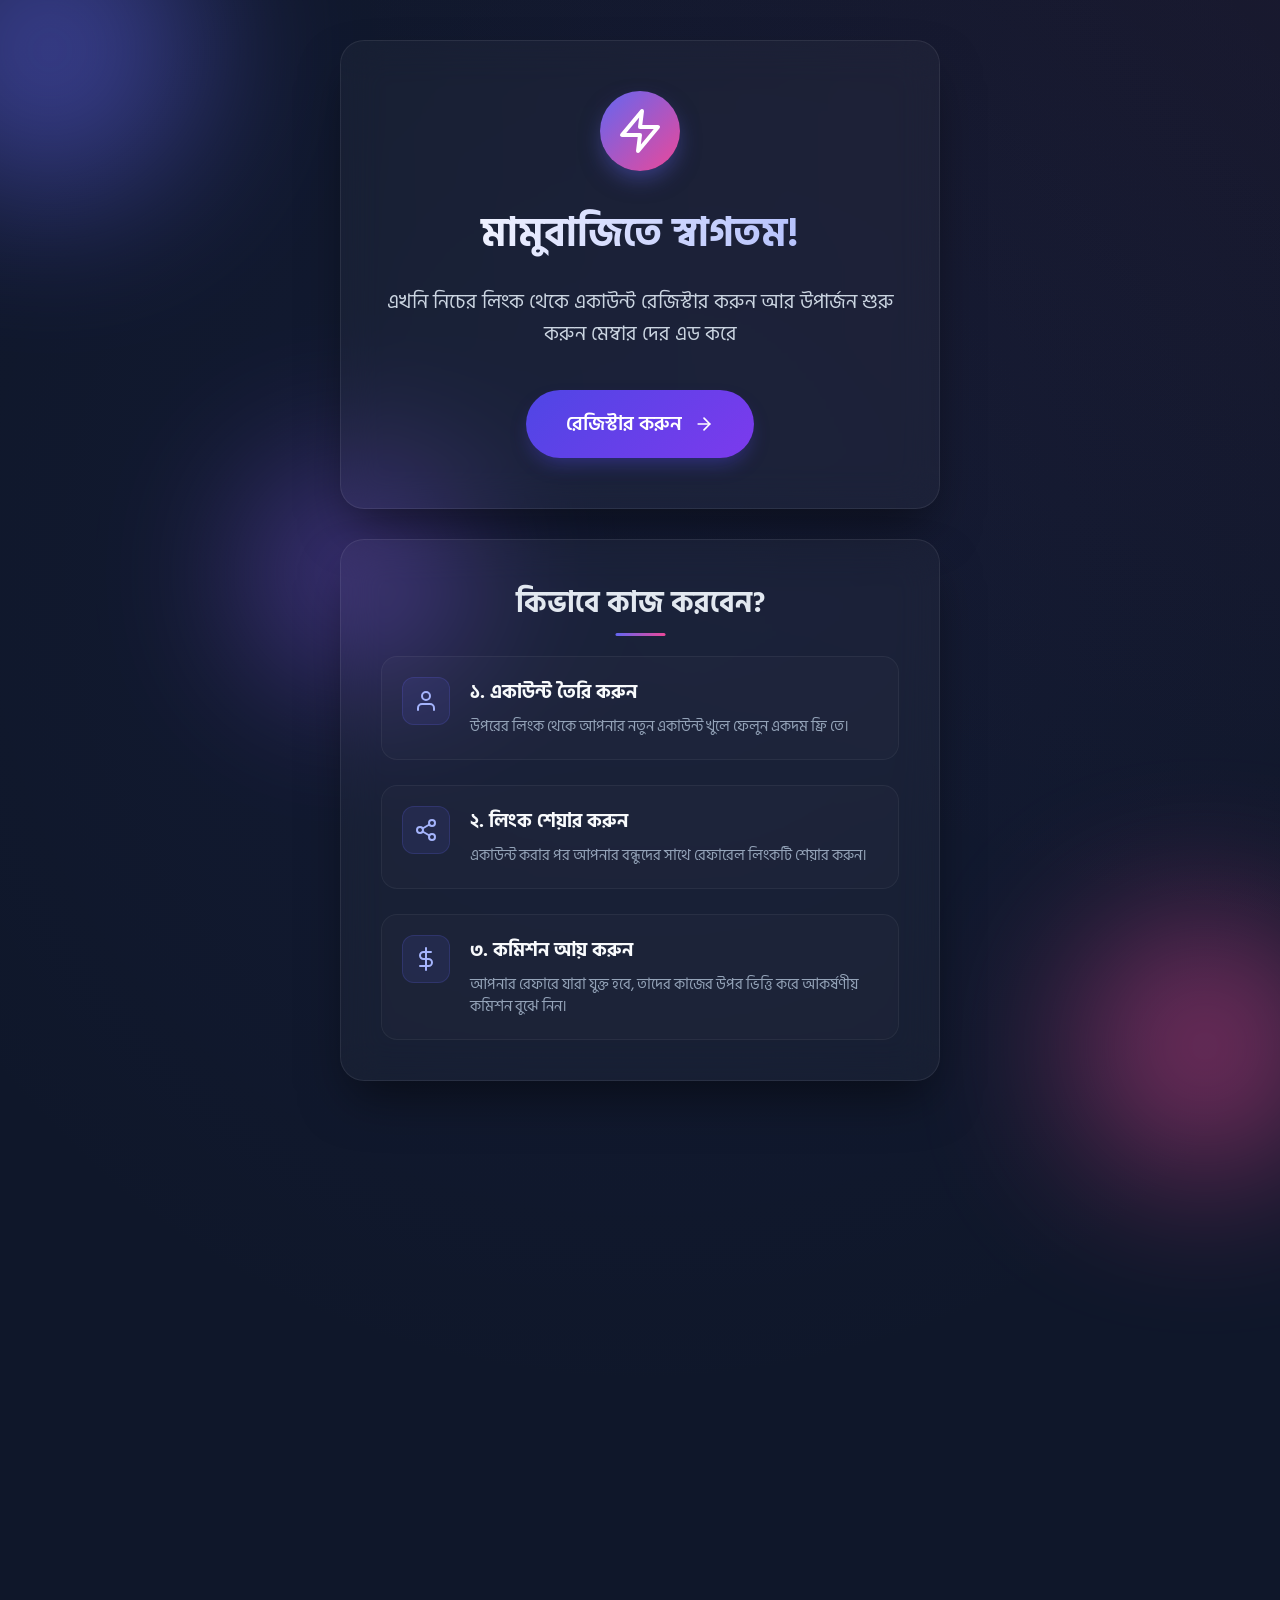
==== mbj/index.html @ 3ffb4995 "Add files via upload" ====
<!DOCTYPE html>
<html lang="bn">
<head>
    <meta charset="UTF-8">
    <meta name="viewport" content="width=device-width, initial-scale=1.0">
    <title>একাউন্ট রেজিস্টার করুন</title>
    <meta name="description" content="এখনি নিচের লিংক থেকে একাউন্ট রেজিস্টার করুন আর উপার্জন শুরু করুন মেম্বার দের এড করে">
    <link href="https://fonts.googleapis.com/css2?family=Hind+Siliguri:wght@400;600;700&display=swap" rel="stylesheet">
    <link rel="stylesheet" href="style.css">
</head>
<body>
    <!-- Animated background elements -->
    <div class="background-animation"></div>
    <div class="blob blob-1"></div>
    <div class="blob blob-2"></div>
    <div class="blob blob-3"></div>

    <div class="container">
        <!-- Main Hero Card -->
        <div class="glass-card hero-card">
            <div class="icon-container">
                <svg xmlns="http://www.w3.org/2000/svg" width="48" height="48" viewBox="0 0 24 24" fill="none" stroke="currentColor" stroke-width="2" stroke-linecap="round" stroke-linejoin="round" class="feather feather-zap"><polygon points="13 2 3 14 12 14 11 22 21 10 12 10 13 2"></polygon></svg>
            </div>
            <h1>মামুবাজিতে স্বাগতম!</h1>
            <p class="description">এখনি নিচের লিংক থেকে একাউন্ট রেজিস্টার করুন আর উপার্জন শুরু করুন মেম্বার দের এড করে</p>
            <a href="https://aff.mamubaji.co/bn-bd/register?aff=a6bbd0b226" target="_blank" class="register-btn pulse-anim">
                <span>রেজিস্টার করুন</span>
                <svg xmlns="http://www.w3.org/2000/svg" width="20" height="20" viewBox="0 0 24 24" fill="none" stroke="currentColor" stroke-width="2" stroke-linecap="round" stroke-linejoin="round" class="feather feather-arrow-right"><line x1="5" y1="12" x2="19" y2="12"></line><polyline points="12 5 19 12 12 19"></polyline></svg>
            </a>
        </div>

        <!-- Description Section -->
        <div class="glass-card details-card">
            <h2>কিভাবে কাজ করবেন?</h2>
            <div class="steps-container">
                <div class="step-item step-1">
                    <div class="step-icon">
                        <svg xmlns="http://www.w3.org/2000/svg" width="24" height="24" viewBox="0 0 24 24" fill="none" stroke="currentColor" stroke-width="2" stroke-linecap="round" stroke-linejoin="round"><path d="M20 21v-2a4 4 0 0 0-4-4H8a4 4 0 0 0-4 4v2"></path><circle cx="12" cy="7" r="4"></circle></svg>
                    </div>
                    <div class="step-content">
                        <h3>১. একাউন্ট তৈরি করুন</h3>
                        <p>উপরের লিংক থেকে আপনার নতুন একাউন্ট খুলে ফেলুন একদম ফ্রি তে।</p>
                    </div>
                </div>
                
                <div class="step-item step-2">
                    <div class="step-icon">
                        <svg xmlns="http://www.w3.org/2000/svg" width="24" height="24" viewBox="0 0 24 24" fill="none" stroke="currentColor" stroke-width="2" stroke-linecap="round" stroke-linejoin="round"><circle cx="18" cy="5" r="3"></circle><circle cx="6" cy="12" r="3"></circle><circle cx="18" cy="19" r="3"></circle><line x1="8.59" y1="13.51" x2="15.42" y2="17.49"></line><line x1="15.41" y1="6.51" x2="8.59" y2="10.49"></line></svg>
                    </div>
                    <div class="step-content">
                        <h3>২. লিংক শেয়ার করুন</h3>
                        <p>একাউন্ট করার পর আপনার বন্ধুদের সাথে রেফারেল লিংকটি শেয়ার করুন।</p>
                    </div>
                </div>

                <div class="step-item step-3">
                    <div class="step-icon">
                        <svg xmlns="http://www.w3.org/2000/svg" width="24" height="24" viewBox="0 0 24 24" fill="none" stroke="currentColor" stroke-width="2" stroke-linecap="round" stroke-linejoin="round"><line x1="12" y1="1" x2="12" y2="23"></line><path d="M17 5H9.5a3.5 3.5 0 0 0 0 7h5a3.5 3.5 0 0 1 0 7H6"></path></svg>
                    </div>
                    <div class="step-content">
                        <h3>৩. কমিশন আয় করুন</h3>
                        <p>আপনার রেফারে যারা যুক্ত হবে, তাদের কাজের উপর ভিত্তি করে আকর্ষণীয় কমিশন বুঝে নিন।</p>
                    </div>
                </div>
            </div>
        </div>
    </div>
    
    <script src="script.js"></script>
</body>
</html>
---- mbj/style.css ----
* {
    margin: 0;
    padding: 0;
    box-sizing: border-box;
    font-family: 'Hind Siliguri', sans-serif;
}

body {
    min-height: 100vh;
    display: flex;
    justify-content: center;
    align-items: center;
    background: #0f172a;
    overflow-x: hidden;
    position: relative;
    color: #ffffff;
    perspective: 1000px;
    padding: 40px 20px;
}

/* Background floating blobs */
.blob {
    position: fixed;
    filter: blur(80px);
    z-index: 0;
    border-radius: 50%;
    animation: float 10s ease-in-out infinite;
    opacity: 0.5;
}

.blob-1 {
    width: 300px;
    height: 300px;
    background: #6366f1;
    top: -100px;
    left: -100px;
    animation-delay: 0s;
}

.blob-2 {
    width: 250px;
    height: 250px;
    background: #ec4899;
    bottom: -50px;
    right: -50px;
    animation-delay: -3s;
}

.blob-3 {
    width: 200px;
    height: 200px;
    background: #8b5cf6;
    bottom: 40%;
    left: 20%;
    animation-delay: -6s;
}

@keyframes float {
    0%, 100% { transform: translate(0, 0) scale(1); }
    33% { transform: translate(30px, -50px) scale(1.1); }
    66% { transform: translate(-20px, 20px) scale(0.9); }
}

.background-animation {
    position: fixed;
    top: -50%;
    left: -50%;
    width: 200%;
    height: 200%;
    background: radial-gradient(circle at center, rgba(99, 102, 241, 0.05) 0%, rgba(15, 23, 42, 0) 50%),
                radial-gradient(circle at 80% 20%, rgba(236, 72, 153, 0.05) 0%, rgba(15, 23, 42, 0) 40%);
    animation: rotate 30s linear infinite;
    z-index: 1;
}

@keyframes rotate {
    0% { transform: rotate(0deg); }
    100% { transform: rotate(360deg); }
}

.container {
    position: relative;
    z-index: 2;
    width: 100%;
    max-width: 600px;
    display: flex;
    flex-direction: column;
    gap: 30px;
}

.glass-card {
    background: rgba(255, 255, 255, 0.03);
    backdrop-filter: blur(20px);
    -webkit-backdrop-filter: blur(20px);
    border: 1px solid rgba(255, 255, 255, 0.08);
    border-radius: 24px;
    box-shadow: 0 25px 50px -12px rgba(0, 0, 0, 0.5);
    opacity: 0;
    transition: transform 0.1s ease-out;
}

/* Hero Card Animations */
.hero-card {
    padding: 50px 40px;
    text-align: center;
    animation: slideDown 0.8s cubic-bezier(0.16, 1, 0.3, 1) forwards;
}

@keyframes slideDown {
    from {
        transform: translateY(-40px);
        opacity: 0;
    }
    to {
        transform: translateY(0);
        opacity: 1;
    }
}

.icon-container {
    width: 80px;
    height: 80px;
    margin: 0 auto 30px;
    background: linear-gradient(135deg, #6366f1 0%, #ec4899 100%);
    border-radius: 50%;
    display: flex;
    justify-content: center;
    align-items: center;
    box-shadow: 0 10px 25px -5px rgba(99, 102, 241, 0.5);
    animation: iconBounce 2s infinite ease-in-out;
}

@keyframes iconBounce {
    0%, 100% { transform: translateY(0); }
    50% { transform: translateY(-10px); box-shadow: 0 20px 25px -5px rgba(99, 102, 241, 0.4); }
}

.icon-container svg {
    color: white;
}

h1 {
    font-size: 2.5rem;
    font-weight: 700;
    margin-bottom: 20px;
    background: linear-gradient(to right, #ffffff, #a5b4fc);
    -webkit-background-clip: text;
    -webkit-text-fill-color: transparent;
}

.description {
    font-size: 1.25rem;
    line-height: 1.6;
    color: #cbd5e1;
    margin-bottom: 40px;
}

.register-btn {
    display: inline-flex;
    align-items: center;
    justify-content: center;
    gap: 12px;
    background: linear-gradient(135deg, #4f46e5 0%, #7c3aed 100%);
    color: white;
    text-decoration: none;
    padding: 18px 40px;
    border-radius: 9999px;
    font-size: 1.25rem;
    font-weight: 600;
    transition: all 0.3s ease;
    box-shadow: 0 10px 20px -5px rgba(79, 70, 229, 0.4);
    position: relative;
    overflow: hidden;
}

.register-btn.pulse-anim {
    animation: buttonPulse 2s infinite;
}

@keyframes buttonPulse {
    0% { box-shadow: 0 0 0 0 rgba(79, 70, 229, 0.7); }
    70% { box-shadow: 0 0 0 15px rgba(79, 70, 229, 0); }
    100% { box-shadow: 0 0 0 0 rgba(79, 70, 229, 0); }
}

.register-btn::before {
    content: '';
    position: absolute;
    top: 0;
    left: -100%;
    width: 100%;
    height: 100%;
    background: linear-gradient(90deg, transparent, rgba(255,255,255,0.2), transparent);
    transition: all 0.5s ease;
}

.register-btn:hover {
    transform: translateY(-3px) scale(1.02);
    box-shadow: 0 15px 30px -5px rgba(79, 70, 229, 0.6);
    animation: none; /* stop pulsing on hover */
}

.register-btn:hover::before {
    left: 100%;
}

.register-btn svg {
    transition: transform 0.3s ease;
}

.register-btn:hover svg {
    transform: translateX(6px);
}

/* Details Card Animations */
.details-card {
    padding: 40px;
    animation: slideUp 0.8s cubic-bezier(0.16, 1, 0.3, 1) forwards;
    animation-delay: 0.3s;
}

@keyframes slideUp {
    from {
        transform: translateY(40px);
        opacity: 0;
    }
    to {
        transform: translateY(0);
        opacity: 1;
    }
}

.details-card h2 {
    font-size: 1.8rem;
    margin-bottom: 30px;
    text-align: center;
    color: #e2e8f0;
    position: relative;
    display: inline-block;
    left: 50%;
    transform: translateX(-50%);
}

.details-card h2::after {
    content: '';
    position: absolute;
    bottom: -10px;
    left: 50%;
    transform: translateX(-50%);
    width: 50px;
    height: 3px;
    background: linear-gradient(90deg, #6366f1, #ec4899);
    border-radius: 3px;
}

.steps-container {
    display: flex;
    flex-direction: column;
    gap: 25px;
}

.step-item {
    display: flex;
    align-items: flex-start;
    gap: 20px;
    background: rgba(255, 255, 255, 0.02);
    padding: 20px;
    border-radius: 16px;
    border: 1px solid rgba(255, 255, 255, 0.05);
    transition: all 0.3s ease;
    opacity: 0;
    transform: translateX(-20px);
    animation: fadeRight 0.5s forwards;
}

@keyframes fadeRight {
    to {
        opacity: 1;
        transform: translateX(0);
    }
}

.step-1 { animation-delay: 0.6s; }
.step-2 { animation-delay: 0.8s; }
.step-3 { animation-delay: 1.0s; }

.step-item:hover {
    background: rgba(255, 255, 255, 0.05);
    transform: translateX(5px) !important;
    border-color: rgba(99, 102, 241, 0.3);
}

.step-icon {
    width: 48px;
    height: 48px;
    min-width: 48px;
    background: rgba(99, 102, 241, 0.1);
    border: 1px solid rgba(99, 102, 241, 0.2);
    border-radius: 12px;
    display: flex;
    justify-content: center;
    align-items: center;
    color: #a5b4fc;
    transition: all 0.3s ease;
}

.step-item:hover .step-icon {
    background: #6366f1;
    color: white;
    transform: scale(1.1) rotate(5deg);
}

.step-content h3 {
    font-size: 1.2rem;
    color: #f8fafc;
    margin-bottom: 8px;
}

.step-content p {
    color: #94a3b8;
    line-height: 1.5;
    font-size: 0.95rem;
}

@media (max-width: 600px) {
    h1 { font-size: 2rem; }
    .description { font-size: 1.1rem; }
    .hero-card, .details-card { padding: 30px 20px; }
    .step-item { flex-direction: column; text-align: center; align-items: center; gap: 15px; }
}
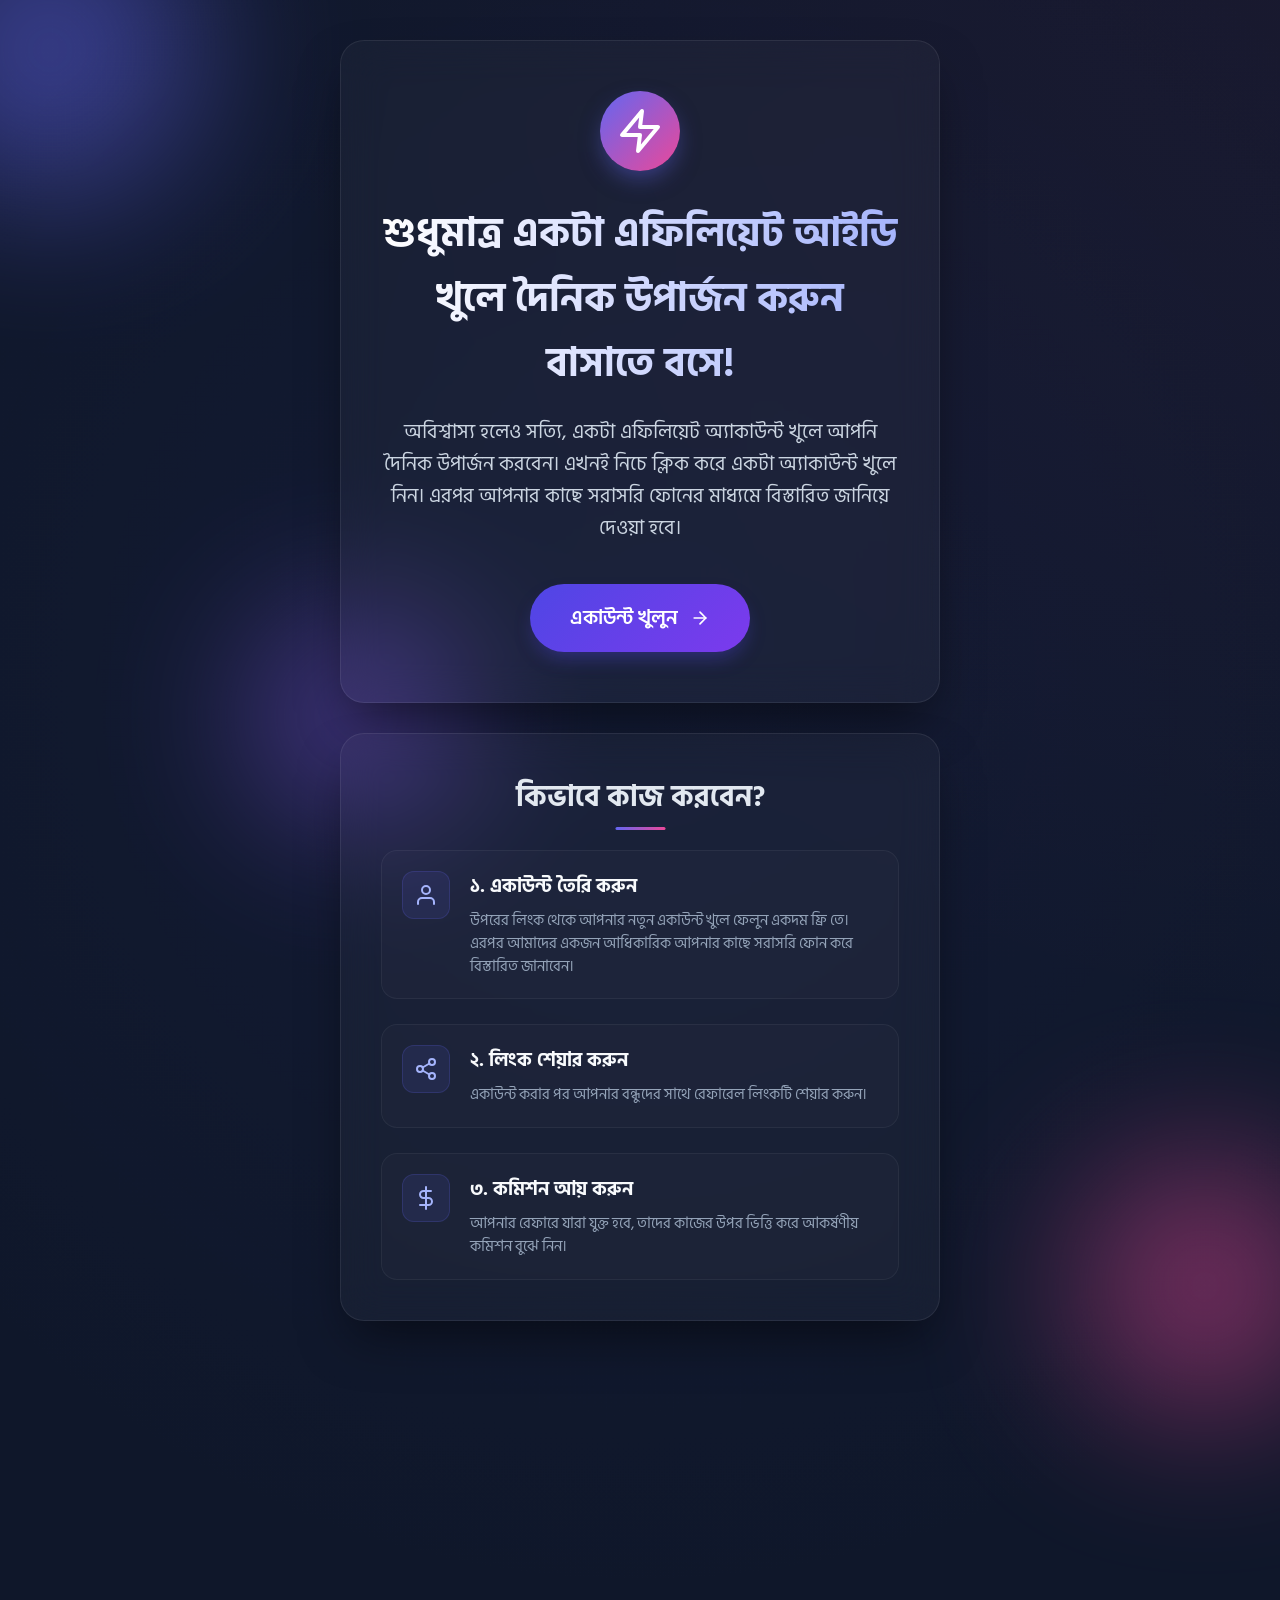
==== commit 6bb10e11: "Update title and content in index.html" ====
--- a/mbj/index.html
+++ b/mbj/index.html
@@ -3,7 +3,7 @@
 <head>
     <meta charset="UTF-8">
     <meta name="viewport" content="width=device-width, initial-scale=1.0">
-    <title>একাউন্ট রেজিস্টার করুন</title>
+    <title>এখনই আবেদন করুন</title>
     <meta name="description" content="এখনি নিচের লিংক থেকে একাউন্ট রেজিস্টার করুন আর উপার্জন শুরু করুন মেম্বার দের এড করে">
     <link href="https://fonts.googleapis.com/css2?family=Hind+Siliguri:wght@400;600;700&display=swap" rel="stylesheet">
     <link rel="stylesheet" href="style.css">
@@ -21,10 +21,10 @@
             <div class="icon-container">
                 <svg xmlns="http://www.w3.org/2000/svg" width="48" height="48" viewBox="0 0 24 24" fill="none" stroke="currentColor" stroke-width="2" stroke-linecap="round" stroke-linejoin="round" class="feather feather-zap"><polygon points="13 2 3 14 12 14 11 22 21 10 12 10 13 2"></polygon></svg>
             </div>
-            <h1>মামুবাজিতে স্বাগতম!</h1>
-            <p class="description">এখনি নিচের লিংক থেকে একাউন্ট রেজিস্টার করুন আর উপার্জন শুরু করুন মেম্বার দের এড করে</p>
+            <h1>শুধুমাত্র একটা এফিলিয়েট আইডি খুলে দৈনিক উপার্জন করুন বাসাতে বসে!</h1>
+            <p class="description">অবিশ্বাস্য হলেও সত্যি, একটা এফিলিয়েট অ্যাকাউন্ট খুলে আপনি দৈনিক উপার্জন করবেন। এখনই নিচে ক্লিক করে একটা অ্যাকাউন্ট খুলে নিন। এরপর আপনার কাছে সরাসরি ফোনের মাধ্যমে বিস্তারিত জানিয়ে দেওয়া হবে।</p>
             <a href="https://aff.mamubaji.co/bn-bd/register?aff=a6bbd0b226" target="_blank" class="register-btn pulse-anim">
-                <span>রেজিস্টার করুন</span>
+                <span>একাউন্ট খুলুন</span>
                 <svg xmlns="http://www.w3.org/2000/svg" width="20" height="20" viewBox="0 0 24 24" fill="none" stroke="currentColor" stroke-width="2" stroke-linecap="round" stroke-linejoin="round" class="feather feather-arrow-right"><line x1="5" y1="12" x2="19" y2="12"></line><polyline points="12 5 19 12 12 19"></polyline></svg>
             </a>
         </div>
@@ -39,7 +39,7 @@
                     </div>
                     <div class="step-content">
                         <h3>১. একাউন্ট তৈরি করুন</h3>
-                        <p>উপরের লিংক থেকে আপনার নতুন একাউন্ট খুলে ফেলুন একদম ফ্রি তে।</p>
+                        <p>উপরের লিংক থেকে আপনার নতুন একাউন্ট খুলে ফেলুন একদম ফ্রি তে। এরপর আমাদের একজন আধিকারিক আপনার কাছে সরাসরি ফোন করে বিস্তারিত জানাবেন।</p>
                     </div>
                 </div>
                 
